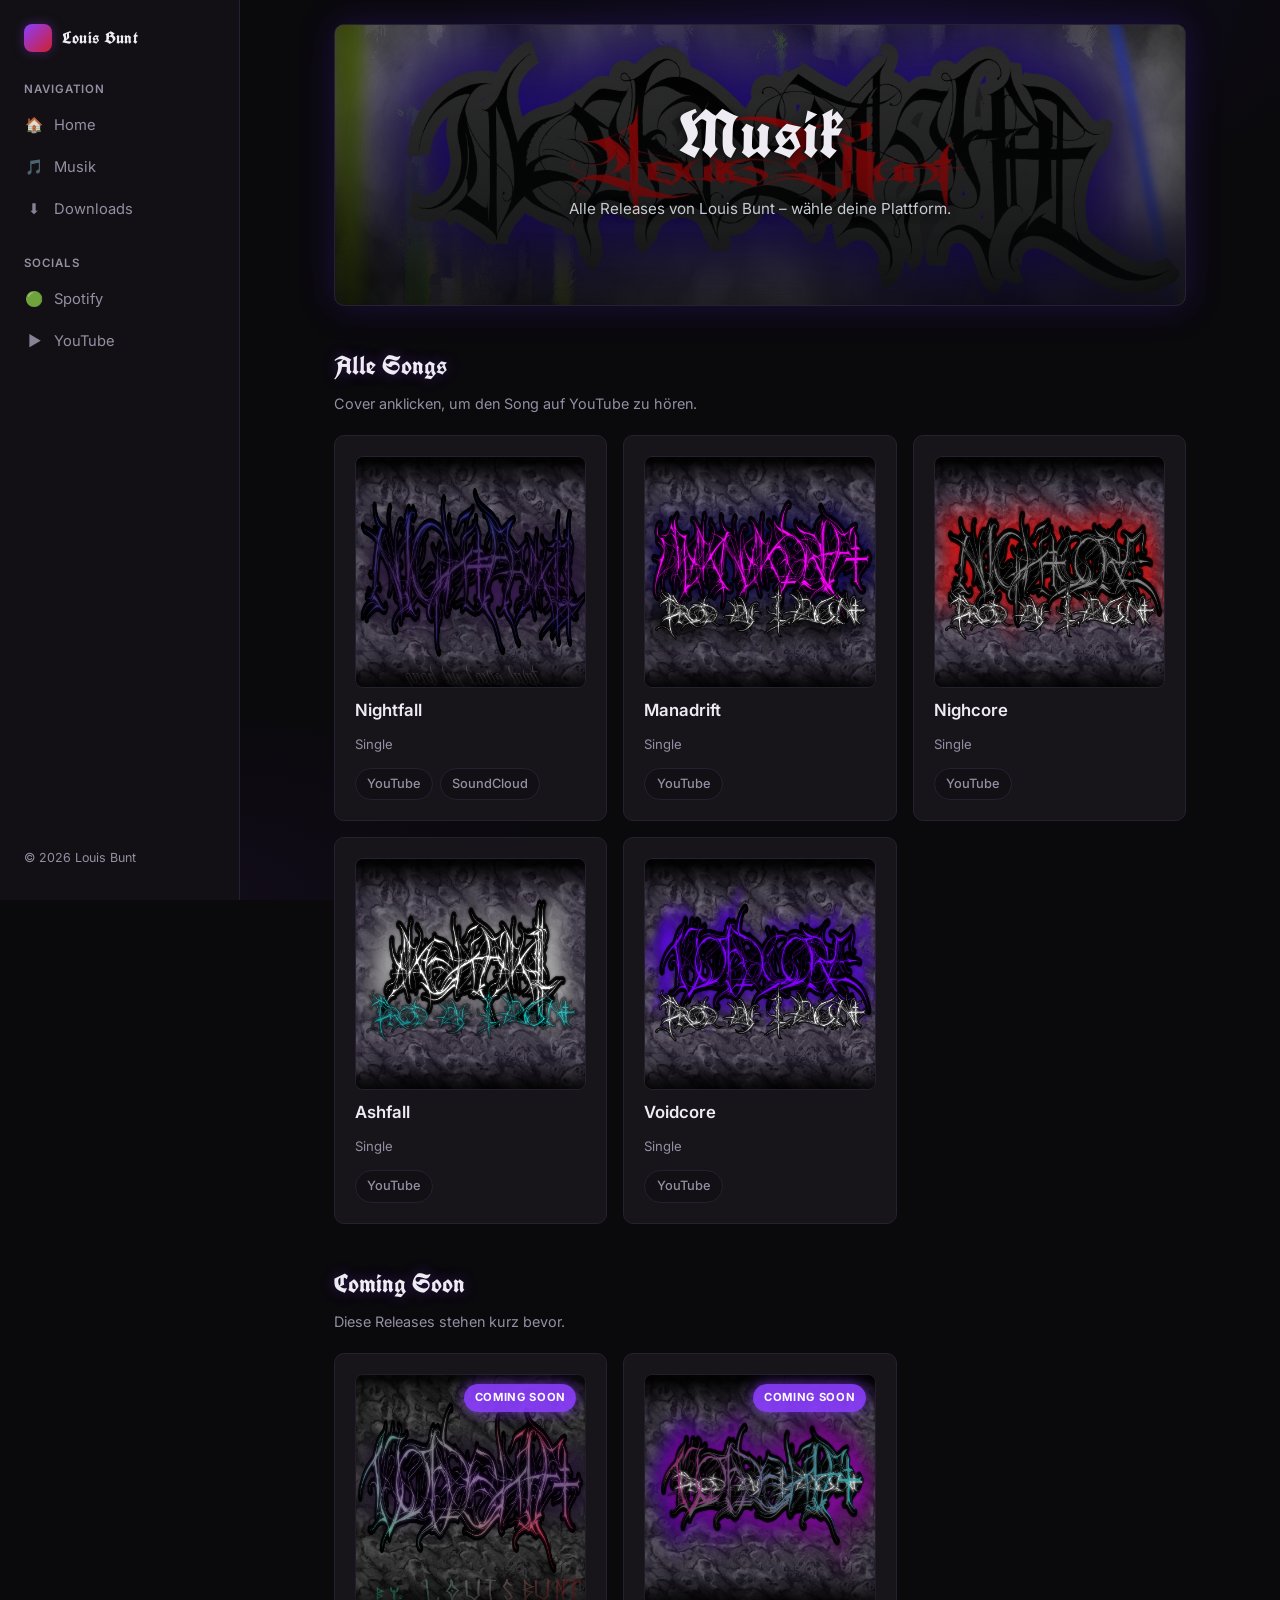
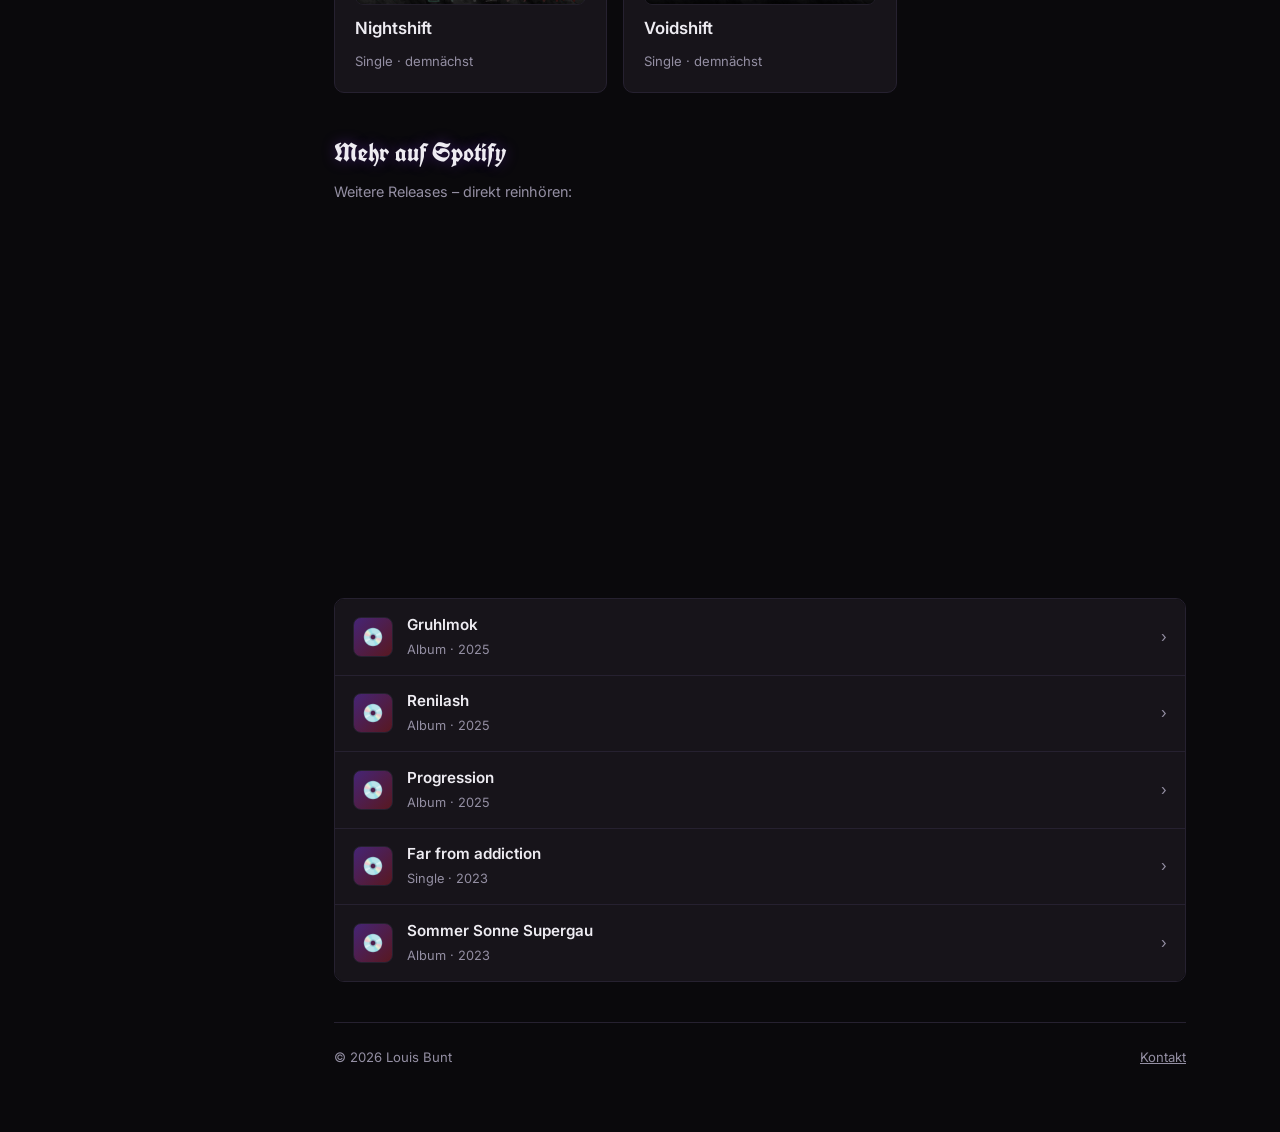
==== musik.html @ 14238285 "Initial release: Louis Bunt website" ====
<!DOCTYPE html>
<html lang="de">
<head>
  <meta charset="UTF-8">
  <meta name="viewport" content="width=device-width, initial-scale=1.0, viewport-fit=cover">
  <meta name="theme-color" content="#08090a">
  <title>Musik – Louis Bunt</title>
  <meta name="description" content="Alle Songs von Louis Bunt – Links zu Spotify, Apple Music, YouTube und mehr.">
  <link rel="icon" type="image/png" href="img/favicon.png">
  <link rel="apple-touch-icon" href="img/apple-touch-icon.png">
  <meta property="og:type" content="website">
  <meta property="og:title" content="Musik – Louis Bunt">
  <meta property="og:description" content="Alle Songs von Louis Bunt – Spotify, Apple Music, YouTube.">
  <meta property="og:image" content="img/banner.jpg">
  <meta name="twitter:card" content="summary_large_image">
  <link rel="preconnect" href="https://fonts.googleapis.com">
  <link rel="preconnect" href="https://fonts.gstatic.com" crossorigin>
  <link href="https://fonts.googleapis.com/css2?family=UnifrakturCook:wght@700&family=Inter:wght@400;500;600;700;800&display=swap" rel="stylesheet">
  <link rel="stylesheet" href="css/style.css">
</head>
<body>

  <div class="topbar">
    <a href="index.html" class="topbar-logo"><span class="logo-dot"></span>Louis Bunt</a>
    <button class="nav-toggle" aria-label="Menü öffnen">☰</button>
  </div>
  <div class="sidebar-backdrop"></div>

  <div class="layout">
    <aside class="sidebar">
      <a href="index.html" class="sidebar-logo"><span class="logo-dot"></span>Louis Bunt</a>

      <div class="sidebar-group">
        <div class="sidebar-group-title">Navigation</div>
        <a href="index.html" class="nav-item"><span class="icon">🏠</span>Home</a>
        <a href="musik.html" class="nav-item"><span class="icon">🎵</span>Musik</a>
        <a href="downloads.html" class="nav-item"><span class="icon">⬇️</span>Downloads</a>
      </div>

      <div class="sidebar-group">
        <div class="sidebar-group-title">Socials</div>
        <a href="https://open.spotify.com/artist/4r1x6EJdY0ZOuGLt7uO670" target="_blank" rel="noopener" class="nav-item"><span class="icon">🟢</span>Spotify</a>
        <a href="https://www.youtube.com/channel/UCP1Vcv5Pa-ZbO9VVz2PK35g" target="_blank" rel="noopener" class="nav-item"><span class="icon">▶️</span>YouTube</a>
      </div>

      <div class="sidebar-footer">© 2026 Louis Bunt</div>
    </aside>

    <div class="content">
      <main class="page">
<section class="hero hero-banner">
          <h1>Musik</h1>
          <p class="sub">Alle Releases von Louis Bunt – wähle deine Plattform.</p>
        </section>

        <section>
          <h2 class="section-title">Alle Songs</h2>
          <p class="section-sub">Cover anklicken, um den Song auf YouTube zu hören.</p>
          <div class="card-grid">
            <div class="card">
              <a class="cover-link" href="https://www.youtube.com/watch?v=HjcgZtRbov8" target="_blank" rel="noopener" title="Auf YouTube anhören"><img class="cover" src="img/covers/nightfall.jpg" alt="Nightfall Cover" loading="lazy" onerror="this.onerror=null;this.src='https://img.youtube.com/vi/HjcgZtRbov8/hqdefault.jpg'"></a>
              <h3>Nightfall</h3>
              <span class="meta">Single</span>
              <div class="links">
                <a href="https://www.youtube.com/watch?v=HjcgZtRbov8" class="platform-link" target="_blank" rel="noopener">YouTube</a>
                <a href="https://artists.soundcloud.com/releases/b97ae02b-fbe6-4578-ad28-9384268068e2" class="platform-link" target="_blank" rel="noopener">SoundCloud</a>
              </div>
            </div>
            <div class="card">
              <a class="cover-link" href="https://www.youtube.com/watch?v=_kVDCGFa10I" target="_blank" rel="noopener" title="Auf YouTube anhören"><img class="cover" src="img/covers/manadrift.jpg" alt="Manadrift Cover" loading="lazy" onerror="this.onerror=null;this.src='https://img.youtube.com/vi/_kVDCGFa10I/hqdefault.jpg'"></a>
              <h3>Manadrift</h3>
              <span class="meta">Single</span>
              <div class="links">
                <a href="https://www.youtube.com/watch?v=_kVDCGFa10I" class="platform-link" target="_blank" rel="noopener">YouTube</a>
              </div>
            </div>
            <div class="card">
              <a class="cover-link" href="https://www.youtube.com/watch?v=zCGsL9k4dDk" target="_blank" rel="noopener" title="Auf YouTube anhören"><img class="cover" src="img/covers/nighcore.jpg" alt="Nighcore Cover" loading="lazy" onerror="this.onerror=null;this.src='https://img.youtube.com/vi/zCGsL9k4dDk/hqdefault.jpg'"></a>
              <h3>Nighcore</h3>
              <span class="meta">Single</span>
              <div class="links">
                <a href="https://www.youtube.com/watch?v=zCGsL9k4dDk" class="platform-link" target="_blank" rel="noopener">YouTube</a>
              </div>
            </div>
            <div class="card">
              <a class="cover-link" href="https://www.youtube.com/watch?v=cPQWrgl7ReM" target="_blank" rel="noopener" title="Auf YouTube anhören"><img class="cover" src="img/covers/ashfall.jpg" alt="Ashfall Cover" loading="lazy" onerror="this.onerror=null;this.src='https://img.youtube.com/vi/cPQWrgl7ReM/hqdefault.jpg'"></a>
              <h3>Ashfall</h3>
              <span class="meta">Single</span>
              <div class="links">
                <a href="https://www.youtube.com/watch?v=cPQWrgl7ReM" class="platform-link" target="_blank" rel="noopener">YouTube</a>
              </div>
            </div>
            <div class="card">
              <a class="cover-link" href="https://www.youtube.com/watch?v=lHXKyjMEVb4" target="_blank" rel="noopener" title="Auf YouTube anhören"><img class="cover" src="img/covers/voidcore.jpg" alt="Voidcore Cover" loading="lazy" onerror="this.onerror=null;this.src='https://img.youtube.com/vi/lHXKyjMEVb4/hqdefault.jpg'"></a>
              <h3>Voidcore</h3>
              <span class="meta">Single</span>
              <div class="links">
                <a href="https://www.youtube.com/watch?v=lHXKyjMEVb4" class="platform-link" target="_blank" rel="noopener">YouTube</a>
              </div>
            </div>
          </div>
        </section>
        <section>
          <h2 class="section-title">Coming Soon</h2>
          <p class="section-sub">Diese Releases stehen kurz bevor.</p>
          <div class="card-grid">
            <div class="card soon">
              <div class="cover-wrap"><img class="cover" src="img/covers/nightshift.jpg" alt="Nightshift Cover" loading="lazy"><span class="soon-badge">Coming Soon</span></div>
              <h3>Nightshift</h3>
              <span class="meta">Single · demnächst</span>
            </div>
            <div class="card soon">
              <div class="cover-wrap"><img class="cover" src="img/covers/voidshift-platte.jpg" alt="Voidshift Cover" loading="lazy"><span class="soon-badge">Coming Soon</span></div>
              <h3>Voidshift</h3>
              <span class="meta">Single · demnächst</span>
            </div>
          </div>
        </section>

        <section>
          <h2 class="section-title">Mehr auf Spotify</h2>
          <p class="section-sub">Weitere Releases – direkt reinhören:</p>
          <iframe title="Natria EP auf Spotify" style="border-radius:12px; border:0; margin-bottom:1rem"
            src="https://open.spotify.com/embed/album/7LaM6ZAwKH0hN5QniwOusI?theme=0"
            width="100%" height="352" allow="autoplay; clipboard-write; encrypted-media; fullscreen; picture-in-picture" loading="lazy"></iframe>
          <div class="row-list">
            <a href="https://open.spotify.com/album/0qwvjWjmSZGYK9a04cztuV" target="_blank" rel="noopener" class="row">
              <span class="row-icon">💿</span>
              <span class="row-body"><span class="row-title">Gruhlmok</span><br><span class="row-sub">Album · 2025</span></span>
              <span class="row-arrow">›</span>
            </a>
            <a href="https://open.spotify.com/album/3ocbYnUuXEChkw7O9kxGTf" target="_blank" rel="noopener" class="row">
              <span class="row-icon">💿</span>
              <span class="row-body"><span class="row-title">Renilash</span><br><span class="row-sub">Album · 2025</span></span>
              <span class="row-arrow">›</span>
            </a>
            <a href="https://open.spotify.com/album/6hTrIjzqvUCU35GZFfB2xl" target="_blank" rel="noopener" class="row">
              <span class="row-icon">💿</span>
              <span class="row-body"><span class="row-title">Progression</span><br><span class="row-sub">Album · 2025</span></span>
              <span class="row-arrow">›</span>
            </a>
            <a href="https://open.spotify.com/album/4nyufFIE7w6jrWxvXWYzEv" target="_blank" rel="noopener" class="row">
              <span class="row-icon">💿</span>
              <span class="row-body"><span class="row-title">Far from addiction</span><br><span class="row-sub">Single · 2023</span></span>
              <span class="row-arrow">›</span>
            </a>
            <a href="https://open.spotify.com/album/2BwCeB4kd3qCbe0WeZGhtS" target="_blank" rel="noopener" class="row">
              <span class="row-icon">💿</span>
              <span class="row-body"><span class="row-title">Sommer Sonne Supergau</span><br><span class="row-sub">Album · 2023</span></span>
              <span class="row-arrow">›</span>
            </a>
          </div>
        </section>

        <footer>
          <span>© 2026 Louis Bunt</span>
          <a href="mailto:braunlouis18@gmail.com">Kontakt</a>
        </footer>
      </main>
    </div>
  </div>

  <script src="js/main.js"></script>
</body>
</html>
---- css/style.css ----
/* ============================================
   Louis Bunt Web – Design im Stil von murlok.io
   Dunkel, Sidebar links, klare Karten
   ============================================ */

:root {
  --bg: #0a090c;
  --bg-elev: #121014;
  --bg-card: #17141a;
  --border: #262130;
  --border-hover: #3d3352;
  --text: #eeecf2;
  --text-muted: #948fa3;
  --accent: #8b3dff;
  --accent-2: #4a24d8;
  --accent-red: #d21f2c;
  --glow: rgba(139, 61, 255, 0.35);
  --radius: 10px;
  --sidebar-w: 240px;
}

* { margin: 0; padding: 0; box-sizing: border-box; }

html { scroll-behavior: smooth; }

body {
  font-family: "Inter", system-ui, -apple-system, "Segoe UI", Roboto, sans-serif;
  background:
    radial-gradient(ellipse 60% 40% at 70% 0%, rgba(74, 36, 216, 0.10), transparent 60%),
    radial-gradient(ellipse 50% 35% at 15% 100%, rgba(139, 61, 255, 0.06), transparent 60%),
    var(--bg);
  background-attachment: fixed;
  color: var(--text);
  line-height: 1.6;
  font-size: 15px;
}

a { color: inherit; }

/* ============ Layout: Sidebar + Content ============ */
.layout {
  display: flex;
  min-height: 100vh;
}

/* ---------- Sidebar ---------- */
.sidebar {
  position: fixed;
  top: 0;
  left: 0;
  bottom: 0;
  width: var(--sidebar-w);
  background: var(--bg-elev);
  border-right: 1px solid var(--border);
  padding: 1.25rem 0.75rem;
  display: flex;
  flex-direction: column;
  gap: 1.5rem;
  overflow-y: auto;
  z-index: 200;
}

.sidebar-logo,
.topbar-logo {
  font-family: "UnifrakturCook", cursive;
  letter-spacing: 0.02em;
}

.sidebar-logo {
  display: flex;
  align-items: center;
  gap: 0.6rem;
  text-decoration: none;
  font-weight: 700;
  font-size: 1.05rem;
  padding: 0.25rem 0.75rem;
}

.sidebar-logo .logo-dot {
  width: 28px;
  height: 28px;
  border-radius: 8px;
  background: linear-gradient(135deg, var(--accent), var(--accent-red));
  box-shadow: 0 0 12px var(--glow);
  flex-shrink: 0;
}

.sidebar-group {
  display: flex;
  flex-direction: column;
  gap: 0.15rem;
}

.sidebar-group-title {
  font-size: 0.72rem;
  font-weight: 600;
  text-transform: uppercase;
  letter-spacing: 0.08em;
  color: var(--text-muted);
  padding: 0 0.75rem;
  margin-bottom: 0.35rem;
}

.sidebar a.nav-item {
  display: flex;
  align-items: center;
  gap: 0.6rem;
  padding: 0.5rem 0.75rem;
  border-radius: 8px;
  color: var(--text-muted);
  text-decoration: none;
  font-size: 0.92rem;
  transition: background 0.15s, color 0.15s;
}

.sidebar a.nav-item:hover {
  background: var(--bg-card);
  color: var(--text);
}

.sidebar a.nav-item.active {
  background: var(--bg-card);
  color: var(--text);
  box-shadow: inset 2px 0 0 var(--accent), 0 0 12px rgba(139, 61, 255, 0.15);
}

.nav-item .icon {
  width: 20px;
  text-align: center;
  opacity: 0.9;
}

.sidebar-footer {
  margin-top: auto;
  padding: 0.75rem;
  font-size: 0.78rem;
  color: var(--text-muted);
}

/* ---------- Content ---------- */
.content {
  flex: 1;
  margin-left: var(--sidebar-w);
  min-width: 0;
}

.page {
  max-width: 900px;
  margin: 0 auto;
  padding: 1.5rem 1.5rem 4rem;
}

/* ---------- Mobile Topbar ---------- */
.topbar {
  display: none;
  position: sticky;
  top: 0;
  z-index: 150;
  align-items: center;
  justify-content: space-between;
  height: 56px;
  padding: 0 1rem;
  background: rgba(8, 9, 10, 0.92);
  backdrop-filter: blur(10px);
  border-bottom: 1px solid var(--border);
}

.topbar .nav-toggle {
  background: none;
  border: 1px solid var(--border);
  border-radius: 8px;
  color: var(--text);
  font-size: 1.2rem;
  width: 38px;
  height: 38px;
  cursor: pointer;
}

.topbar-logo {
  font-weight: 700;
  text-decoration: none;
  display: flex;
  align-items: center;
  gap: 0.5rem;
}

.topbar-logo .logo-dot {
  width: 22px;
  height: 22px;
  border-radius: 6px;
  background: linear-gradient(135deg, var(--accent), var(--accent-2));
}

@media (max-width: 860px) {
  .topbar { display: flex; }
  .sidebar {
    transform: translateX(-100%);
    transition: transform 0.25s ease;
  }
  .sidebar.open { transform: translateX(0); }
  .content { margin-left: 0; }
  .sidebar-backdrop {
    display: none;
    position: fixed;
    inset: 0;
    background: rgba(0, 0, 0, 0.55);
    z-index: 199;
  }
  .sidebar-backdrop.show { display: block; }
}

/* ============ Hero / Banner ============ */
.hero {
  position: relative;
  border-radius: var(--radius);
  border: 1px solid var(--border);
  background:
    radial-gradient(ellipse 80% 120% at 20% -20%, rgba(139, 61, 255, 0.28), transparent 60%),
    radial-gradient(ellipse 80% 120% at 90% 0%, rgba(210, 31, 44, 0.14), transparent 55%),
    var(--bg-card);
  padding: 3.5rem 2rem;
  text-align: center;
  margin-bottom: 2.5rem;
  overflow: hidden;
}

.hero h1 {
  font-family: "UnifrakturCook", cursive;
  font-size: clamp(2.6rem, 7vw, 4.2rem);
  font-weight: 700;
  letter-spacing: 0.01em;
  margin-bottom: 0.5rem;
  text-shadow:
    0 0 18px rgba(139, 61, 255, 0.65),
    0 0 45px rgba(74, 36, 216, 0.45),
    0 2px 10px rgba(0, 0, 0, 0.9);
}

.hero .tagline {
  color: var(--text);
  font-size: 1.05rem;
  font-weight: 500;
  margin-bottom: 0.75rem;
}

.hero p.sub {
  color: var(--text-muted);
  max-width: 540px;
  margin: 0 auto 1.75rem;
  font-size: 0.95rem;
}

.hero .actions {
  display: flex;
  gap: 0.75rem;
  justify-content: center;
  flex-wrap: wrap;
}

/* ============ Buttons ============ */
.btn {
  display: inline-flex;
  align-items: center;
  gap: 0.5rem;
  padding: 0.6rem 1.25rem;
  border-radius: 8px;
  background: var(--accent);
  color: #fff;
  text-decoration: none;
  font-weight: 600;
  font-size: 0.92rem;
  border: 1px solid transparent;
  transition: filter 0.15s, background 0.15s;
}

.btn {
  box-shadow: 0 0 16px rgba(139, 61, 255, 0.35);
}

.btn:hover { filter: brightness(1.15); box-shadow: 0 0 26px rgba(139, 61, 255, 0.55); }

.btn-outline {
  background: transparent;
  border: 1px solid var(--border-hover);
  color: var(--text);
}

.btn-outline:hover {
  background: var(--bg-card);
  filter: none;
  border-color: var(--accent);
}

/* ============ Sections ============ */
section { margin-bottom: 2.5rem; }

.section-title {
  font-family: "UnifrakturCook", cursive;
  font-size: 1.6rem;
  font-weight: 700;
  margin-bottom: 0.35rem;
  text-shadow: 0 0 14px rgba(139, 61, 255, 0.35);
}

.section-sub {
  color: var(--text-muted);
  font-size: 0.9rem;
  margin-bottom: 1.25rem;
}

/* ============ Cards ============ */
.card-grid {
  display: grid;
  grid-template-columns: repeat(auto-fill, minmax(250px, 1fr));
  gap: 1rem;
}

.card {
  background: var(--bg-card);
  border: 1px solid var(--border);
  border-radius: var(--radius);
  padding: 1.25rem;
  display: flex;
  flex-direction: column;
  gap: 0.6rem;
  transition: border-color 0.15s, transform 0.15s;
}

.card:hover {
  border-color: var(--accent);
  transform: translateY(-2px);
  box-shadow: 0 0 22px rgba(139, 61, 255, 0.22), 0 6px 18px rgba(0, 0, 0, 0.5);
}

.card h3 {
  font-size: 1.05rem;
  font-weight: 600;
}

.card .meta {
  color: var(--text-muted);
  font-size: 0.82rem;
}

.card p {
  color: var(--text-muted);
  font-size: 0.9rem;
  flex-grow: 1;
}

.card .links {
  display: flex;
  flex-wrap: wrap;
  gap: 0.4rem;
  margin-top: 0.25rem;
}

/* Cover-Platzhalter für Songs */
.card .cover {
  width: 100%;
  aspect-ratio: 1;
  border-radius: 8px;
  background: linear-gradient(135deg, rgba(139,61,255,0.35), rgba(74,36,216,0.35)), var(--bg-elev);
  border: 1px solid var(--border);
  margin-bottom: 0.4rem;
  object-fit: cover;
}

/* ============ Platform-Pills ============ */
.platform-link {
  display: inline-flex;
  align-items: center;
  gap: 0.35rem;
  font-size: 0.8rem;
  font-weight: 500;
  padding: 0.3rem 0.7rem;
  border-radius: 999px;
  border: 1px solid var(--border);
  background: var(--bg-elev);
  color: var(--text-muted);
  text-decoration: none;
  transition: all 0.15s;
}

.platform-link:hover {
  border-color: var(--accent);
  color: var(--text);
  background: var(--bg-card);
  box-shadow: 0 0 12px rgba(139, 61, 255, 0.3);
}

/* ============ List-Rows (wie murlok Klassenliste) ============ */
.row-list {
  display: flex;
  flex-direction: column;
  border: 1px solid var(--border);
  border-radius: var(--radius);
  overflow: hidden;
}

.row-list a.row {
  display: flex;
  align-items: center;
  gap: 0.9rem;
  padding: 0.85rem 1.1rem;
  text-decoration: none;
  color: var(--text);
  background: var(--bg-card);
  border-bottom: 1px solid var(--border);
  transition: background 0.15s;
}

.row-list a.row:last-child { border-bottom: none; }

.row-list a.row:hover { background: var(--bg-elev); }

.row .row-icon {
  width: 40px;
  height: 40px;
  border-radius: 8px;
  background: linear-gradient(135deg, rgba(139,61,255,0.4), rgba(210,31,44,0.35));
  border: 1px solid var(--border);
  display: flex;
  align-items: center;
  justify-content: center;
  font-size: 1.1rem;
  flex-shrink: 0;
}

.row .row-body { min-width: 0; flex: 1; }

.row .row-title { font-weight: 600; font-size: 0.95rem; }

.row .row-sub {
  color: var(--text-muted);
  font-size: 0.8rem;
  white-space: nowrap;
  overflow: hidden;
  text-overflow: ellipsis;
}

.row .row-arrow { color: var(--text-muted); }

/* ============ Footer ============ */
footer {
  border-top: 1px solid var(--border);
  padding: 1.5rem 0 0;
  margin-top: 2rem;
  color: var(--text-muted);
  font-size: 0.82rem;
  display: flex;
  flex-wrap: wrap;
  gap: 1rem;
  justify-content: space-between;
}

footer a { color: var(--text-muted); }
footer a:hover { color: var(--text); }

/* ============ Hero mit Banner-Artwork ============ */
/* Banner: img/banner.jpg */
.hero-banner {
  box-shadow: 0 0 35px rgba(74, 36, 216, 0.25), inset 0 0 60px rgba(0, 0, 0, 0.5);
  background:
    linear-gradient(180deg, rgba(8,9,10,0.25) 0%, rgba(8,9,10,0.78) 100%),
    url("../img/banner.jpg") center / cover no-repeat,
    var(--bg-card);
  min-height: 260px;
  display: flex;
  flex-direction: column;
  justify-content: center;
}

.hero-banner h1,
.hero-banner .tagline {
  text-shadow: 0 2px 12px rgba(0, 0, 0, 0.8);
}

.hero-banner p.sub {
  color: #c6cbd1;
  text-shadow: 0 1px 8px rgba(0, 0, 0, 0.8);
}

/* ============ Cover als Link (YouTube) ============ */
.cover-link {
  display: block;
  position: relative;
  border-radius: 8px;
  overflow: hidden;
}

.cover-link::after {
  content: "▶";
  position: absolute;
  inset: 0;
  display: flex;
  align-items: center;
  justify-content: center;
  font-size: 2.2rem;
  color: #fff;
  background: rgba(8, 9, 10, 0.45);
  opacity: 0;
  transition: opacity 0.2s;
  text-shadow: 0 0 18px rgba(139, 61, 255, 0.9);
}

.cover-link:hover::after { opacity: 1; }

.cover-link .cover { margin-bottom: 0; display: block; }

/* ============ Scroll-Reveal ============ */
.reveal {
  opacity: 0;
  transform: translateY(14px);
  transition: opacity 0.5s ease, transform 0.5s ease;
}

.reveal.visible {
  opacity: 1;
  transform: none;
}

@media (prefers-reduced-motion: reduce) {
  .reveal { opacity: 1; transform: none; transition: none; }
}

/* ============ Coming-Soon-Badge ============ */
.cover-wrap { position: relative; border-radius: 8px; overflow: hidden; }
.cover-wrap .cover { display: block; margin-bottom: 0; }

.soon-badge {
  position: absolute;
  top: 10px;
  right: 10px;
  font-size: 0.7rem;
  font-weight: 700;
  text-transform: uppercase;
  letter-spacing: 0.06em;
  padding: 0.3rem 0.65rem;
  border-radius: 999px;
  background: rgba(139, 61, 255, 0.9);
  color: #fff;
  box-shadow: 0 0 14px rgba(139, 61, 255, 0.7);
}

.card.soon .cover { filter: saturate(0.85) brightness(0.9); }

/* ============ Lightbox-Player ============ */
.lightbox {
  position: fixed;
  inset: 0;
  z-index: 500;
  display: none;
  align-items: center;
  justify-content: center;
  padding: 1.5rem;
  background: rgba(5, 5, 8, 0.88);
  backdrop-filter: blur(6px);
}

.lightbox.open { display: flex; }

.lightbox-inner {
  width: min(860px, 100%);
  aspect-ratio: 16 / 9;
  border-radius: var(--radius);
  overflow: hidden;
  border: 1px solid var(--border-hover);
  box-shadow: 0 0 45px rgba(139, 61, 255, 0.35);
  background: #000;
}

.lightbox-inner iframe { width: 100%; height: 100%; border: 0; }

.lightbox-close {
  position: absolute;
  top: 1rem;
  right: 1.25rem;
  background: none;
  border: 1px solid var(--border-hover);
  border-radius: 8px;
  color: var(--text);
  font-size: 1.3rem;
  width: 42px;
  height: 42px;
  cursor: pointer;
  transition: border-color 0.15s, box-shadow 0.15s;
}

.lightbox-close:hover {
  border-color: var(--accent);
  box-shadow: 0 0 14px rgba(139, 61, 255, 0.4);
}

/* ============ Fokus-Styles (Tastatur) ============ */
a:focus-visible,
button:focus-visible {
  outline: 2px solid var(--accent);
  outline-offset: 2px;
  border-radius: 4px;
}

/* ============ Scrollbar im Look ============ */
::-webkit-scrollbar { width: 10px; }
::-webkit-scrollbar-track { background: var(--bg); }
::-webkit-scrollbar-thumb {
  background: var(--border-hover);
  border-radius: 5px;
}
::-webkit-scrollbar-thumb:hover { background: var(--accent-2); }

/* ============ About + Waveform-Divider ============ */
.about { text-align: center; }

.about .divider {
  width: 100%;
  max-width: 520px;
  height: 60px;
  object-fit: cover;
  opacity: 0.5;
  margin-bottom: 1rem;
  filter: drop-shadow(0 0 10px rgba(139, 61, 255, 0.4));
}

.about-text {
  max-width: 560px;
  margin: 0 auto;
}

/* ============ Screenshots (E2S-Seite) ============ */
.card.shot { padding: 0; overflow: hidden; }
.card.shot img { width: 100%; display: block; }
.screenshots { grid-template-columns: repeat(auto-fill, minmax(300px, 1fr)); }
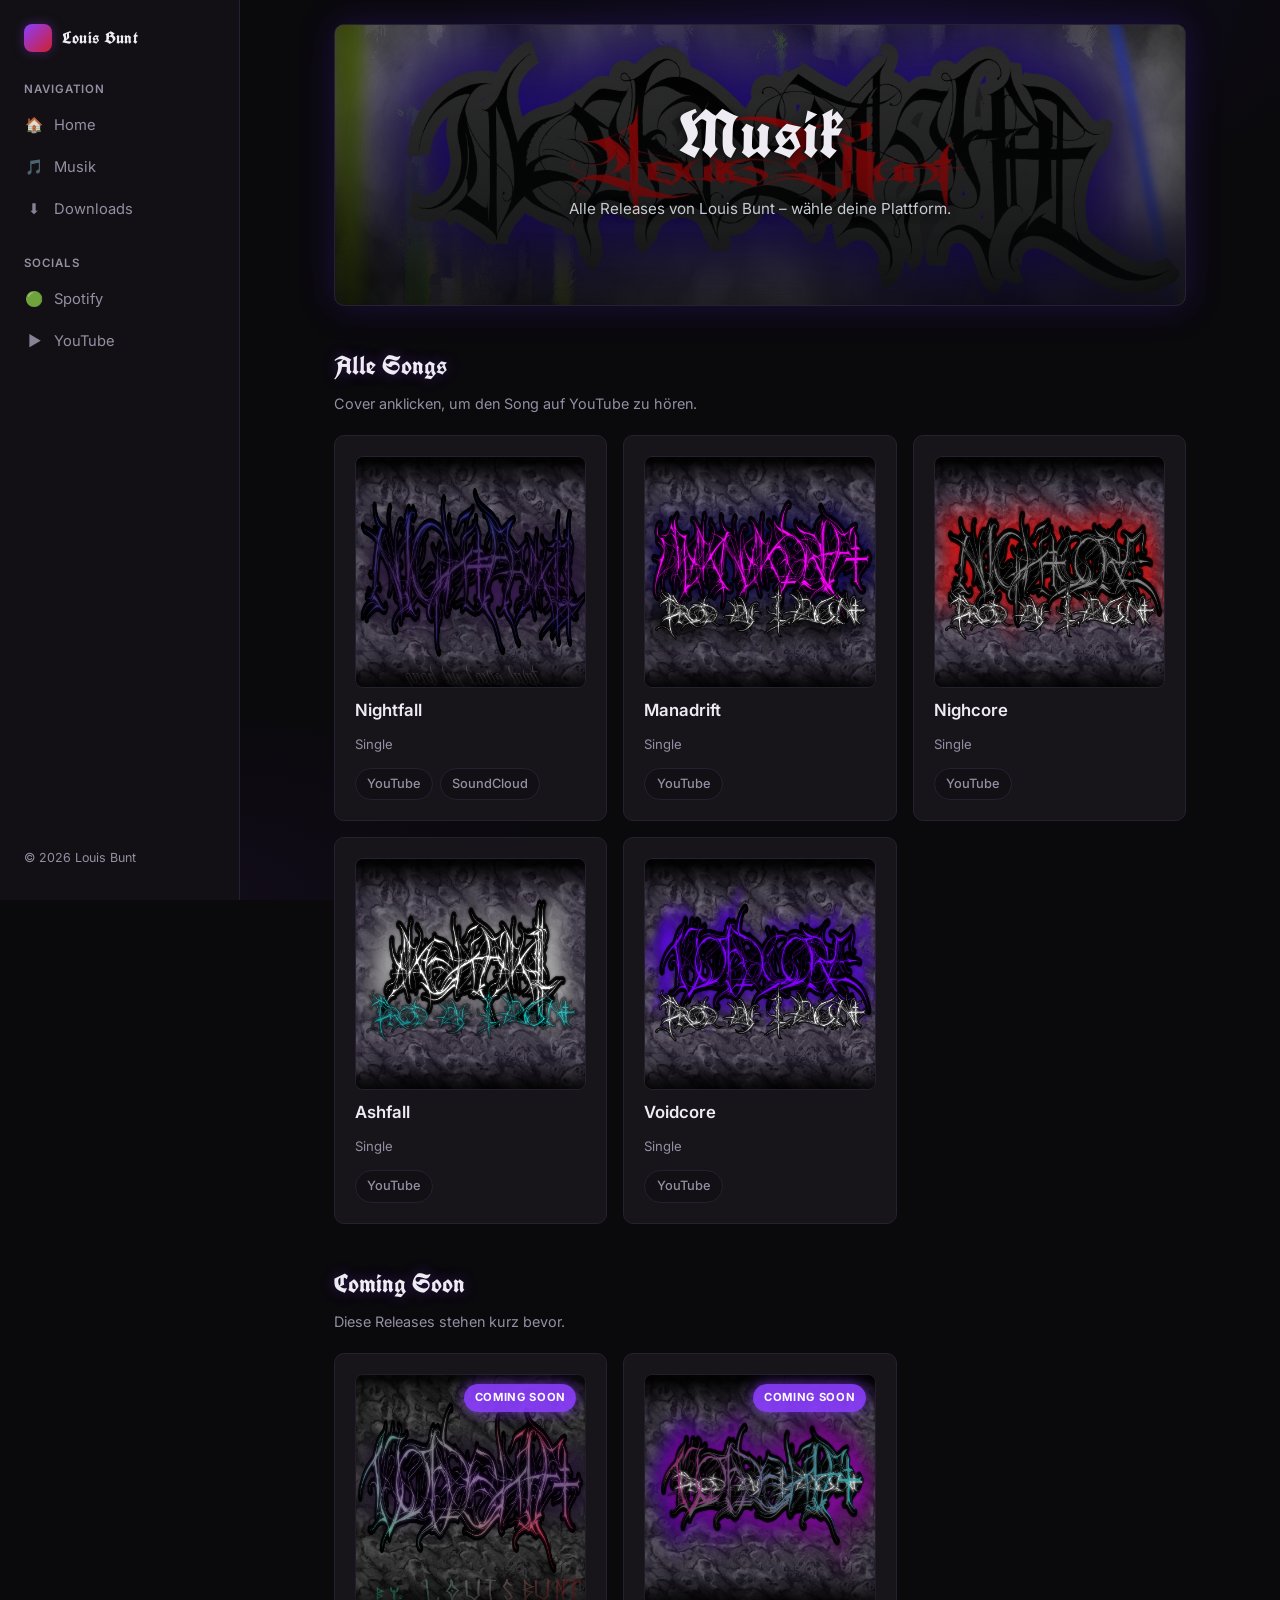
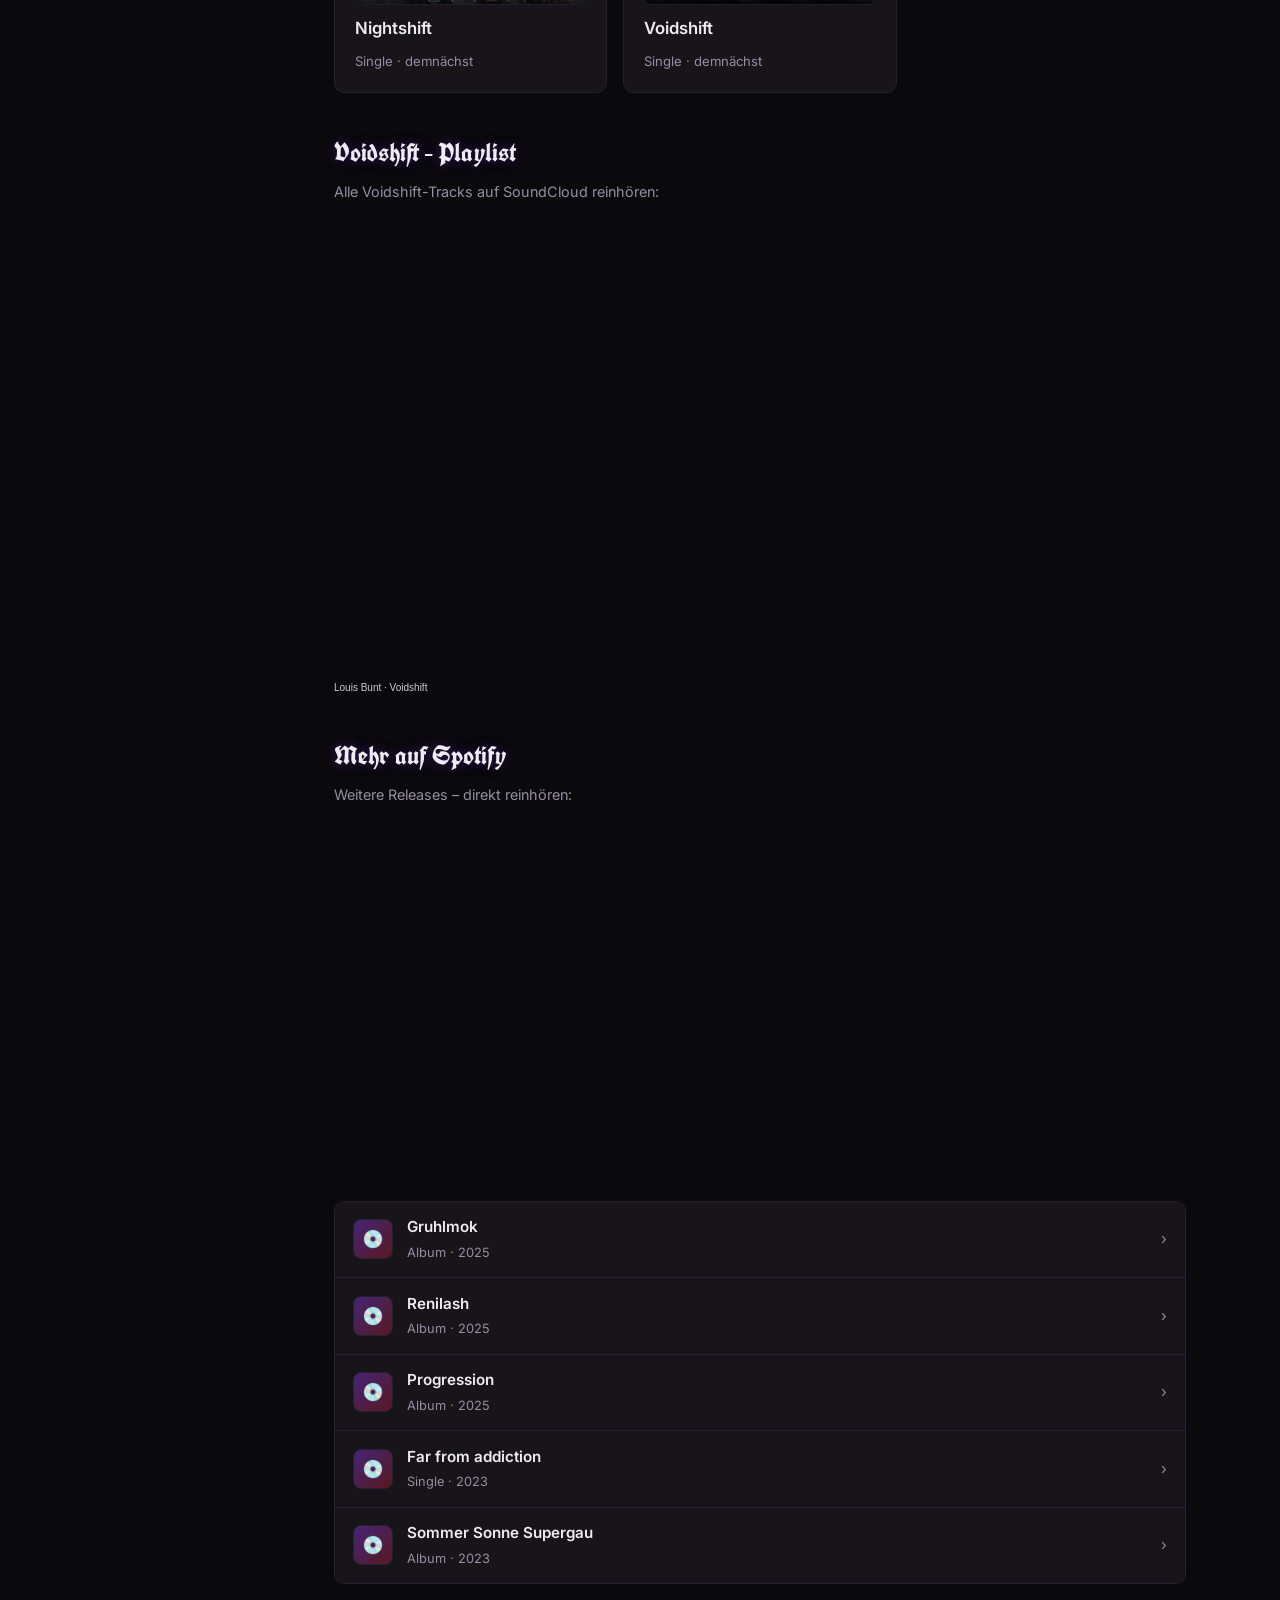
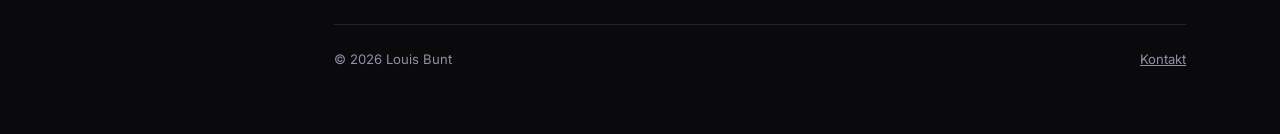
==== commit 7d5855ba: "Add Voidshift SoundCloud playlist embed" ====
--- a/musik.html
+++ b/musik.html
@@ -118,6 +118,18 @@
         </section>
 
         <section>
+          <h2 class="section-title">Voidshift – Playlist</h2>
+          <p class="section-sub">Alle Voidshift-Tracks auf SoundCloud reinhören:</p>
+          <iframe title="Voidshift Playlist auf SoundCloud" width="100%" height="450" scrolling="no" frameborder="no"
+            allow="autoplay; encrypted-media" loading="lazy"
+            src="https://w.soundcloud.com/player/?url=https%3A//api.soundcloud.com/playlists/soundcloud%253Aplaylists%253A2256185210&color=%23ff5500&auto_play=false&hide_related=false&show_comments=true&show_user=true&show_reposts=false&show_teaser=true"></iframe>
+          <div style="font-size: 10px; color: #cccccc; line-break: anywhere; word-break: normal; overflow: hidden; white-space: nowrap; text-overflow: ellipsis; font-family: Interstate, Lucida Grande, Lucida Sans Unicode, Lucida Sans, Garuda, Verdana, Tahoma, sans-serif; font-weight: 100; margin-bottom: 1rem;">
+            <a href="https://soundcloud.com/louis-braun-676518148" title="Louis Bunt" target="_blank" rel="noopener" style="color: #cccccc; text-decoration: none;">Louis Bunt</a> ·
+            <a href="https://soundcloud.com/louis-braun-676518148/sets/voidshift" title="Voidshift" target="_blank" rel="noopener" style="color: #cccccc; text-decoration: none;">Voidshift</a>
+          </div>
+        </section>
+
+        <section>
           <h2 class="section-title">Mehr auf Spotify</h2>
           <p class="section-sub">Weitere Releases – direkt reinhören:</p>
           <iframe title="Natria EP auf Spotify" style="border-radius:12px; border:0; margin-bottom:1rem"
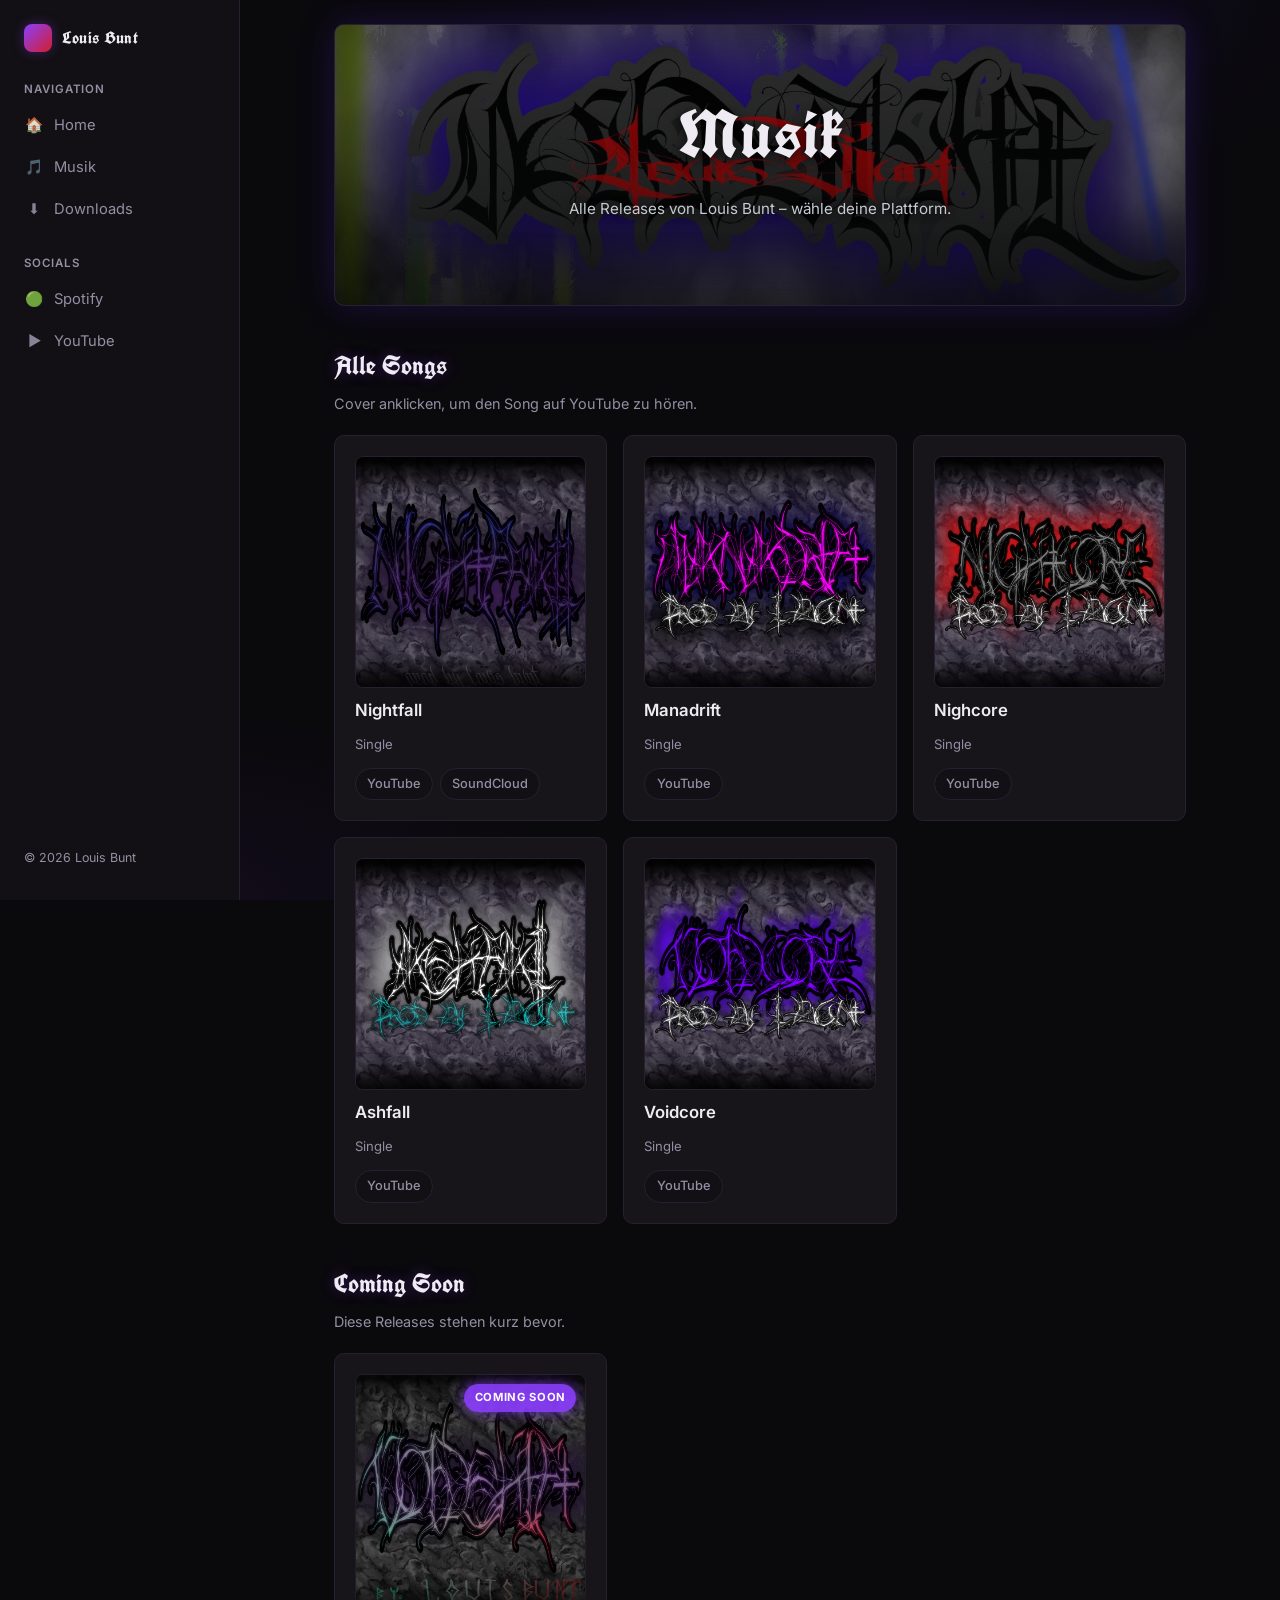
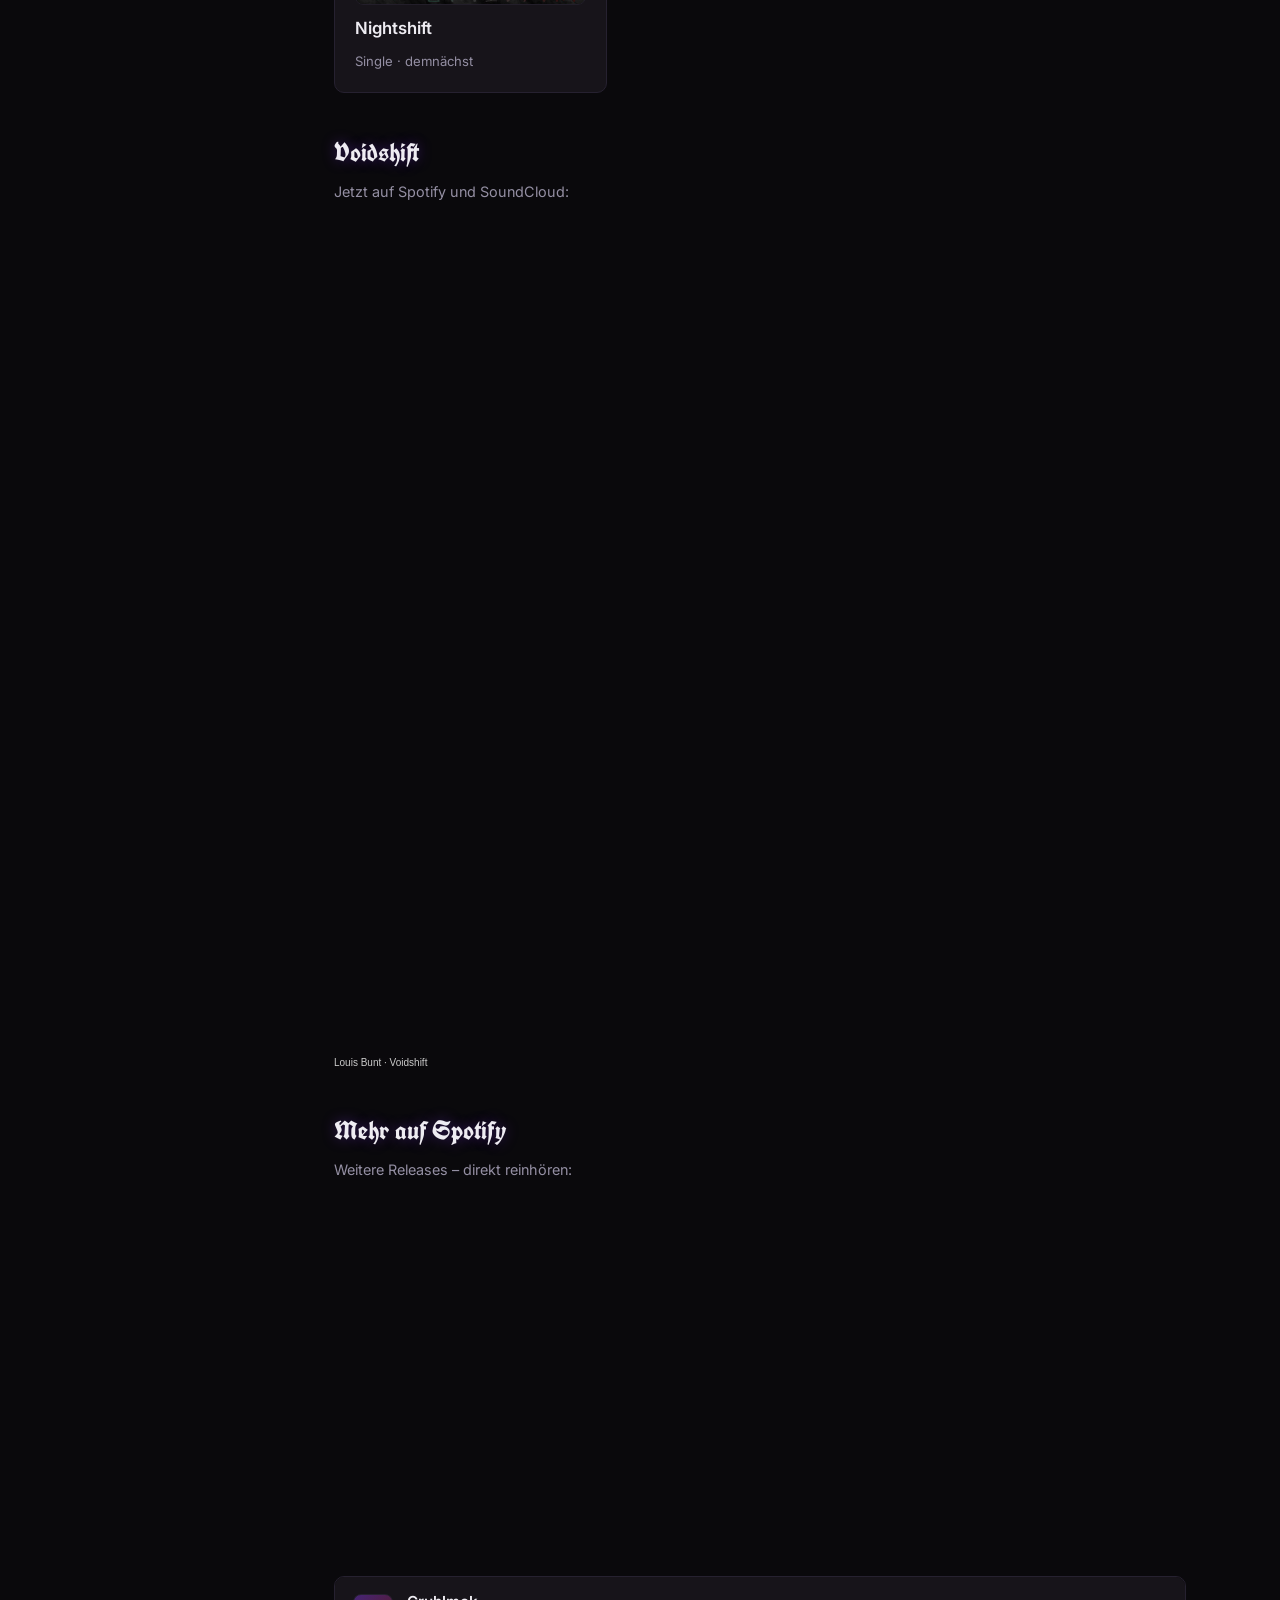
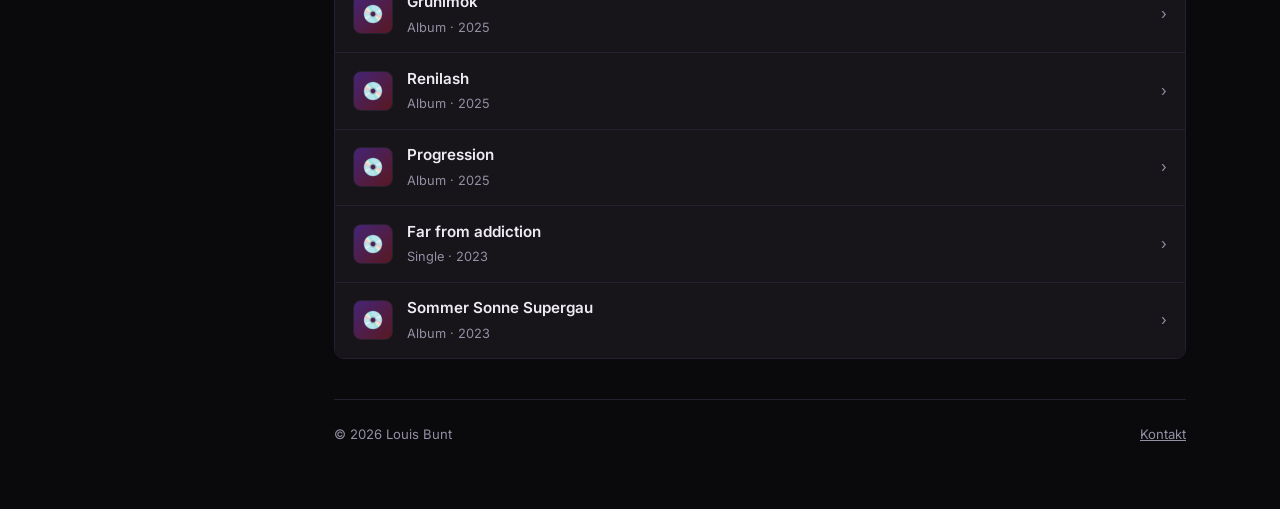
==== commit 0d099a37: "Voidshift is out: add Spotify embed, move out of Coming Soon" ====
--- a/musik.html
+++ b/musik.html
@@ -109,17 +109,15 @@
               <h3>Nightshift</h3>
               <span class="meta">Single · demnächst</span>
             </div>
-            <div class="card soon">
-              <div class="cover-wrap"><img class="cover" src="img/covers/voidshift-platte.jpg" alt="Voidshift Cover" loading="lazy"><span class="soon-badge">Coming Soon</span></div>
-              <h3>Voidshift</h3>
-              <span class="meta">Single · demnächst</span>
-            </div>
           </div>
         </section>
 
         <section>
-          <h2 class="section-title">Voidshift – Playlist</h2>
-          <p class="section-sub">Alle Voidshift-Tracks auf SoundCloud reinhören:</p>
+          <h2 class="section-title">Voidshift</h2>
+          <p class="section-sub">Jetzt auf Spotify und SoundCloud:</p>
+          <iframe title="Voidshift auf Spotify" style="border-radius:12px; border:0; margin-bottom:1rem"
+            src="https://open.spotify.com/embed/album/0HRpUTu1qKTdSorBlnrJlR?utm_source=generator&theme=0"
+            width="100%" height="352" allow="autoplay; clipboard-write; encrypted-media; fullscreen; picture-in-picture" loading="lazy"></iframe>
           <iframe title="Voidshift Playlist auf SoundCloud" width="100%" height="450" scrolling="no" frameborder="no"
             allow="autoplay; encrypted-media" loading="lazy"
             src="https://w.soundcloud.com/player/?url=https%3A//api.soundcloud.com/playlists/soundcloud%253Aplaylists%253A2256185210&color=%23ff5500&auto_play=false&hide_related=false&show_comments=true&show_user=true&show_reposts=false&show_teaser=true"></iframe>
